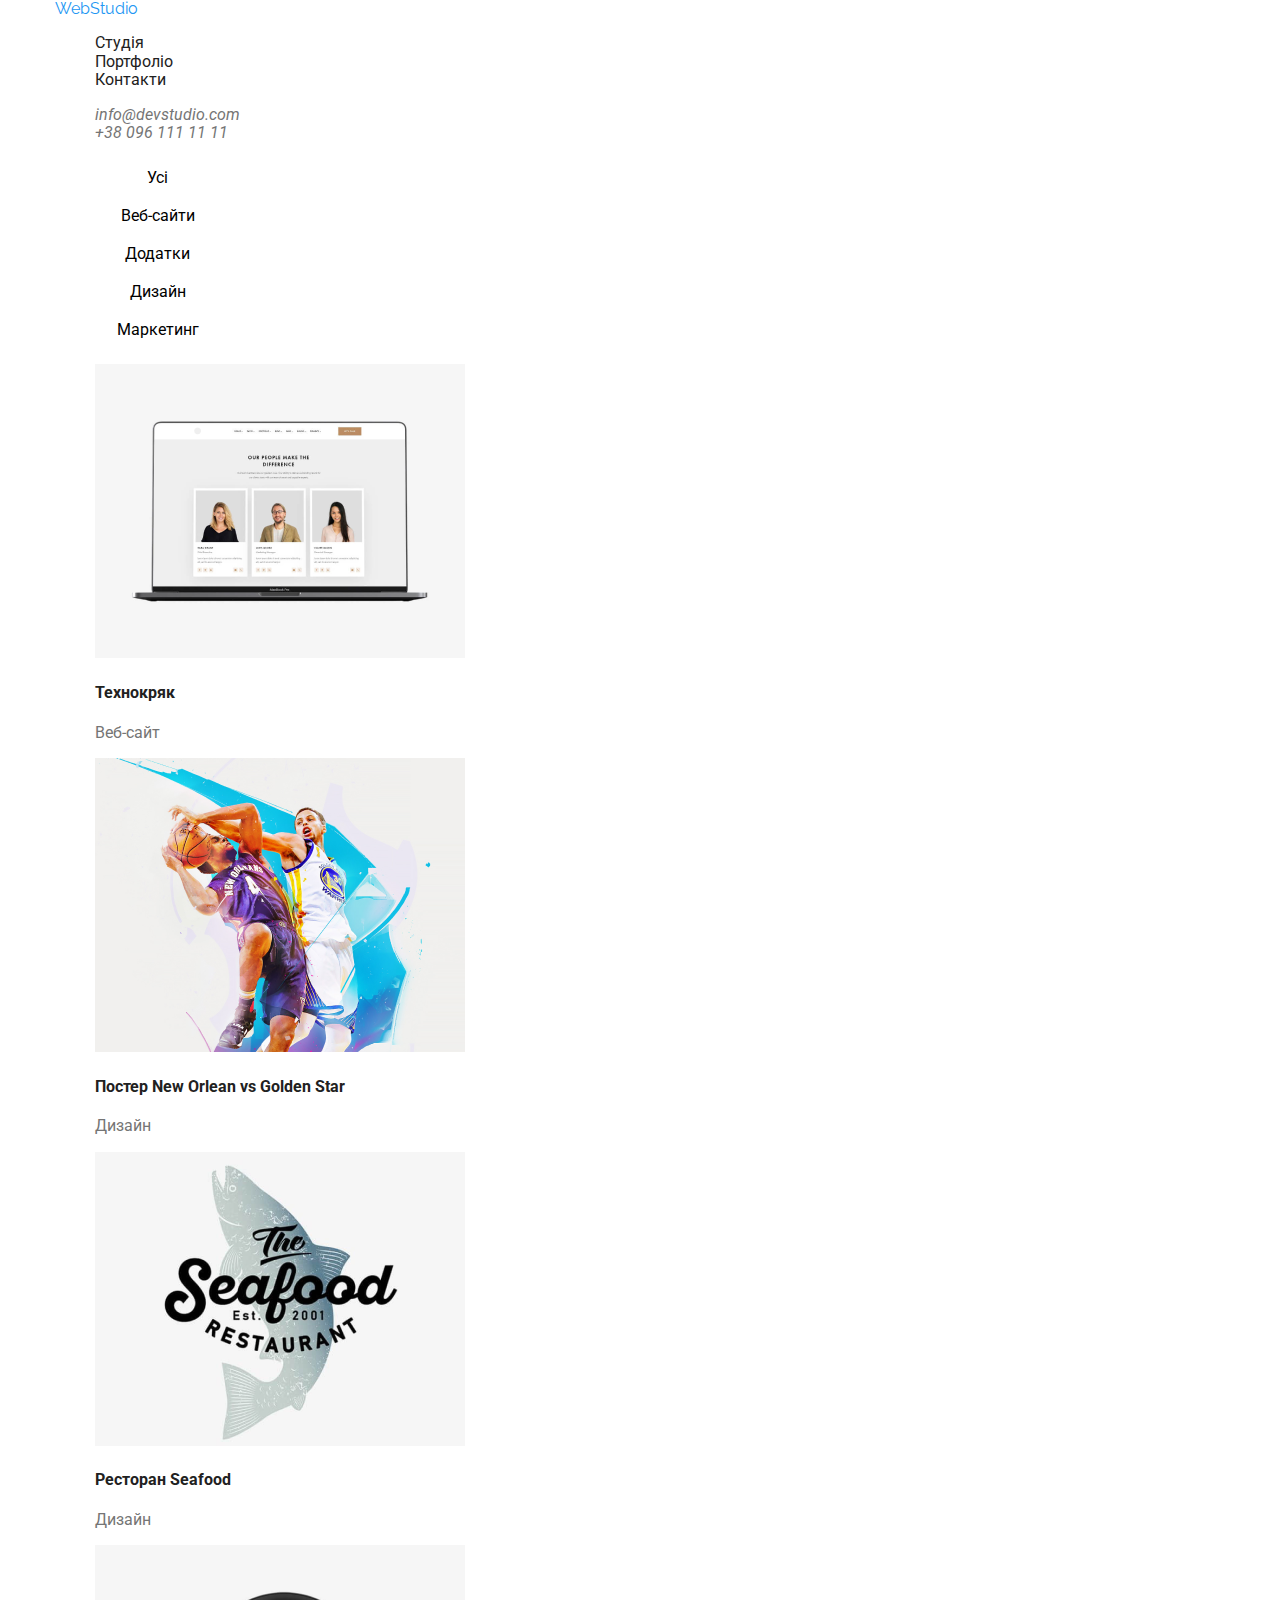
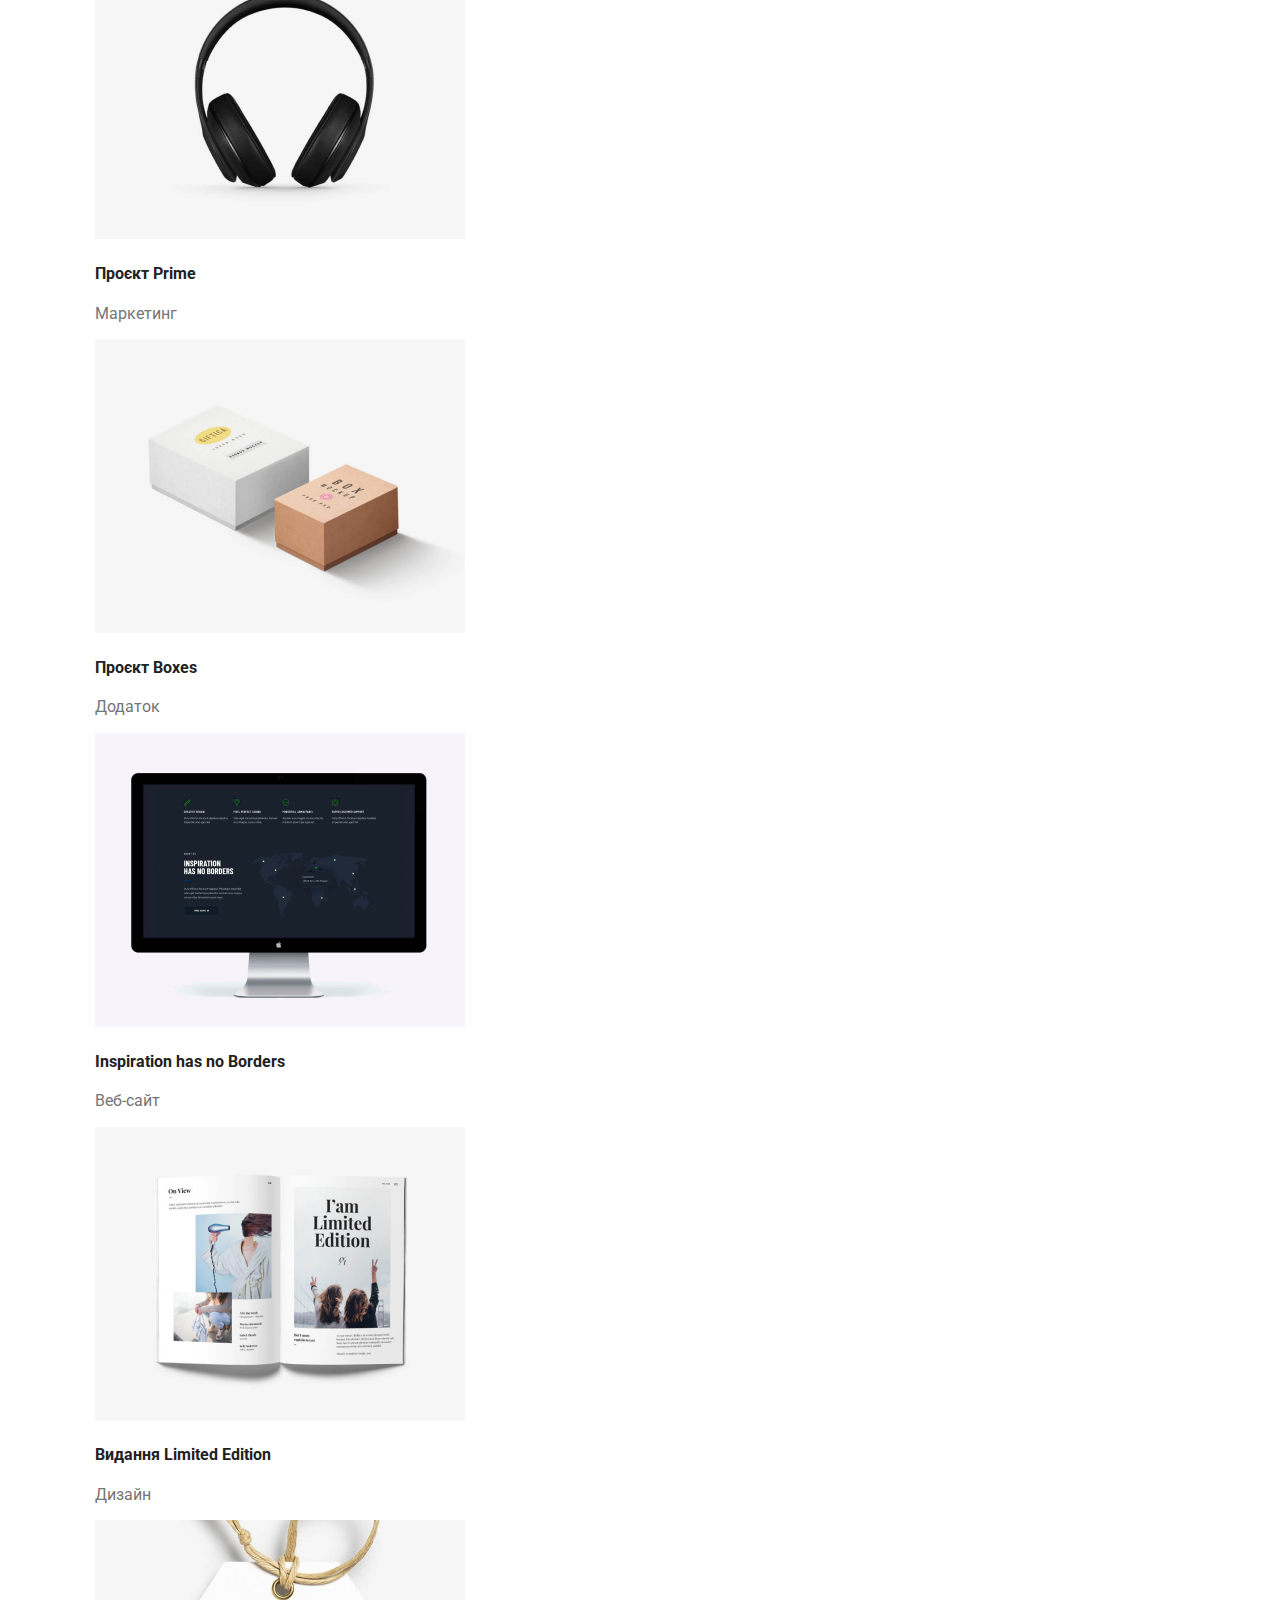
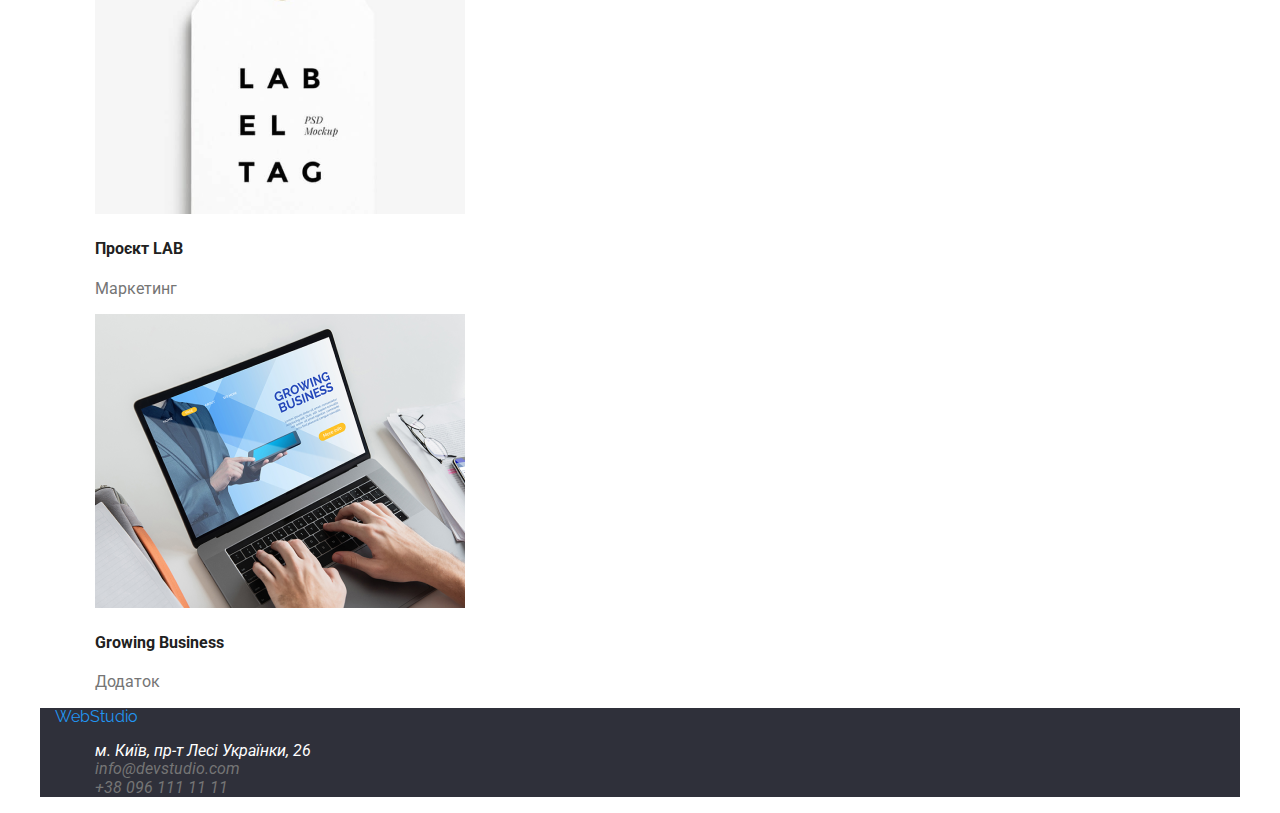
==== portfolio.html @ 00acf171 "add portfolio.html and css" ====
<!DOCTYPE html>
<html lang="en">
<head>
    <meta charset="UTF-8">
    <meta name="viewport" content="width=device-width, initial-scale=1.0">
    <title>portfolio</title>
    <link rel="stylesheet"href="https://cdnjs.cloudflare.com/ajax/libs/modern-normalize/1.0.0/modern-normalize.min.css"/>
    <link rel="preconnect" href="https://fonts.googleapis.com">
    <link rel="preconnect" href="https://fonts.gstatic.com" crossorigin>
    <link href="https://fonts.googleapis.com/css2?family=Raleway:ital,wght@0,100..900;1,100..900&family=Roboto:ital,wght@0,100;0,300;0,400;0,500;0,700;0,900;1,100;1,300;1,400;1,500;1,700;1,900&display=swap" rel="stylesheet">
    <link rel="stylesheet" href="./style.css">
</head>
<body>
    <header class="container">  
        <nav class="navigation">
            <a class="logo" href="/index.html">WebStudio</a>
            <ul class="nav-list">
                <li><a class="nav-item" href="/index.html">Студія</a></li>
                <li><a class="nav-item" href="./portfolio.html">Портфоліо</a></li>
                <li><a class="nav-item" href="/index.html">Контакти</a></li>
            </ul>
        </nav>
        <address>
            <ul class="address-list">
                <li class="address-item">
                    <a class="address-link" href="mailto:info@devstudio.com">info@devstudio.com</a>
                </li>
                <li class="address-item">
                    <a class="address-link" href="tel:+38 096 111 11 11">+38 096 111 11 11</a>
                </li>
            </ul>
        </address>
    </header>
    <main>
        <section class="container">
            <nav>
                <ul>
                    <li><button class="support-button" type="button">Усі</button></li>
                    <li><button class="support-button" type="button">Веб-сайти</button></li>
                    <li><button class="support-button" type="button">Додатки</button></li>
                    <li><button class="support-button" type="button">Дизайн</button></li>
                    <li><button class="support-button" type="button">Маркетинг</button></li>
                </ul>
            </nav>
        </section>
        <h1 class="hiden-title">Портфоліо</h1>
        <section class="container">
            <ul>
                <li><img src="./img/img(12).png" alt="technocrat" width="370">
                    <h4>Технокряк</h4>
                    <p class="text">Веб-сайт</p>
                </li>
                <li><img src="./img/img(13).png" alt="New Orleans vs Golden Star poster" width="370">
                    <h4>Постер New Orlean vs Golden Star</h4>
                    <p class="text">Дизайн</p>
                </li>
                <li><img src="./img/img(14).png" alt="Seafood restaurant" width="370">
                    <h4>Ресторан Seafood</h4>
                    <p class="text">Дизайн</p>
                </li>
                <li><img src="./img/img(15).png" alt="Project Prime" width="370">
                    <h4>Проєкт Prime</h4>
                    <p class="text">Маркетинг</p>
                </li>
                <li><img src="./img/img(16).png" alt="Boxes project" width="370">
                    <h4>Проєкт Boxes</h4>
                    <p class="text">Додаток</p>
                </li>
                <li><img class="photo" src="./img/img(17).png" alt="Inspiration has no Borders" width="370">
                    <h4>Inspiration has no Borders</h4>
                    <p class="text">Веб-сайт</p>
                </li>
                <li><img src="./img/img(18).png" alt="Edition Limited Edition" width="370">
                    <h4>Видання Limited Edition</h4>
                    <p class="text">Дизайн</p>
                </li>
                <li><img src="./img/img(19).png" alt="LAB project" width="370">
                    <h4>Проєкт LAB</h4>
                    <p class="text">Маркетинг</p>
                </li>
                <li><img src="./img/img(20).png" alt="Growing Business" width="370">
                    <h4>Growing Business</h4>
                    <p class="text">Додаток</p>
                </li>
            </ul>
        </section>
    </main>
    <footer class="footer container">   
         <a class="logo" href="./index.html">WebStudio</a>
        <address >
            <ul>
                <li class="footer-list">
                    м. Київ, пр-т Лесі Українки, 26
                </li>
                <li>
                    <a class="address-link" href="mailto:info@devstudio.com">info@devstudio.com</a>
                </li>
                <li>
                    <a class="address-link" href="tel:+38 096 111 11 11">+38 096 111 11 11</a>
                </li>
            </ul>
        </address>
    </footer>
</body>
</html>
---- style.css ----
:root{
    --white-color: #fff;
    --main-color: #2F303A;
    --black: #212121;
    --grey: #757575;
    --blue: #2196F3;
}


.container{
    width: 1200px;
    padding: 0 15px;
    margin: 0 auto;

    outline: gold;
}

body{
    font-family: "Roboto", sans-serif;
    color: var(--black);

}


ul{
    list-style: none;
}



a{
    text-decoration: none;
}



.nav-item{
    color: var(--black);
}
.nav-item:hover,
.nav-item:focus{
    color: var(--blue);
}

.hiden-title{
    display: none;
}

.address-link{
    color: var(--grey);
}
.address-link:hover,
.address-link:focus{
    color: var(--blue);
}

.logo{
    font-family: "Raleway", sans-serif;
    color: var(--blue);
}



.main-section{
    background-color: var(--main-color);

}
.title{
    text-align: center;
    color: var(--white-color);
}
.button{
    background-color: var(--blue);
    color: var(--white-color); 
    border-radius: 4px;
    margin-left: auto;
    margin-right: auto;
    display: block;
}



.footer{
    background-color: var(--main-color);
}

.support{
    text-align: center;
    
}


.support-button{
    background-color: transparent;
    font-size: 16px;
    line-height: 1.6;
    width: 125px;
    height: 38px;
    padding: 6 22px;
    border: none;
}
.support-button:hover,
.support-button:focus{
    background-color: #2196F3;
    color: var(--white-color);
    font-size: 16px;
    line-height: 1.6;
    width: 125px;
    height: 38px;
    padding: 6 25px;
    border: none;
}





.footer-list{
    color: var(--white-color);
}


.photo{
    width: 370px;
    height: 294px;
}
.photo-people{
    width: 270px;
    height: 260px;
}







.text{
    color: var(--grey);
}
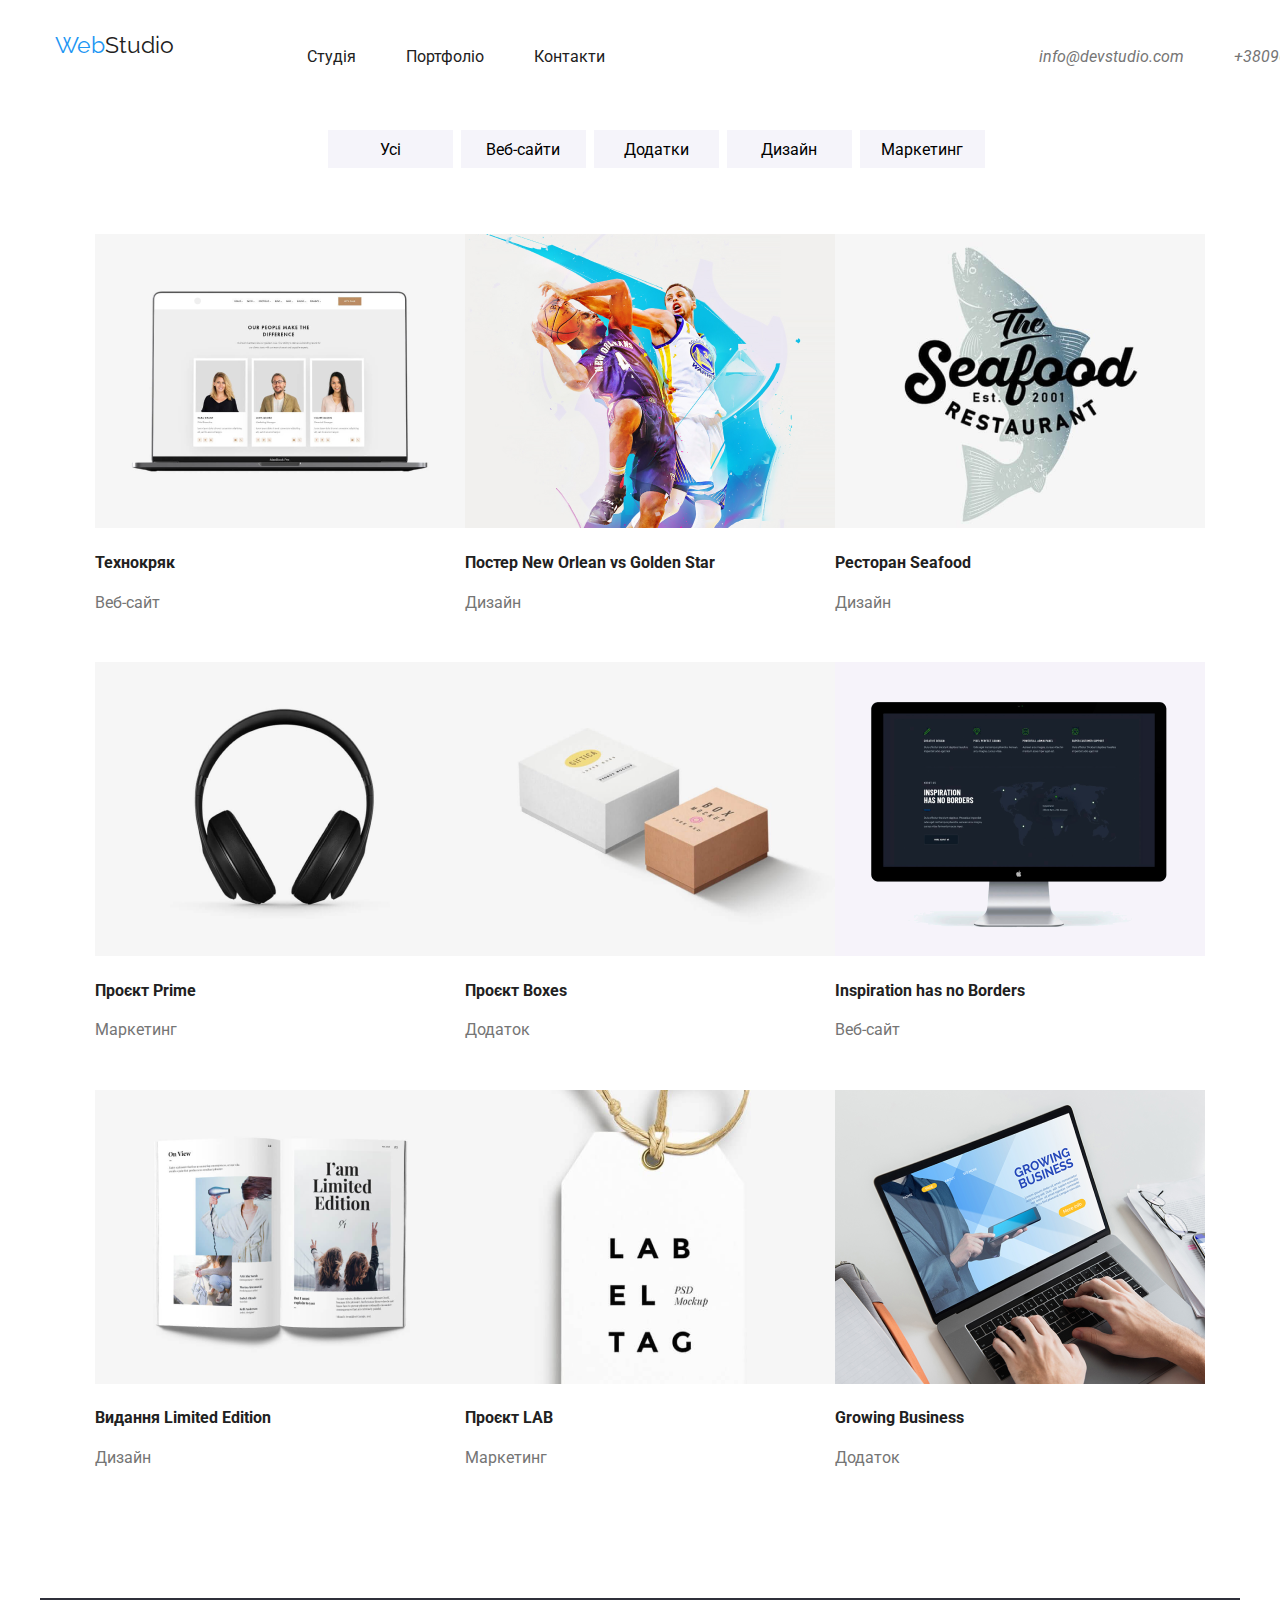
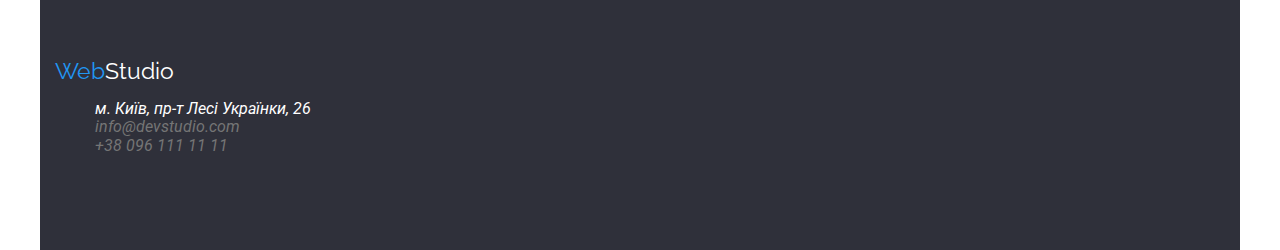
==== commit 29bb6b8f: "add portfolio.html and css" ====
--- a/portfolio.html
+++ b/portfolio.html
@@ -11,82 +11,80 @@
     <link rel="stylesheet" href="./style.css">
 </head>
 <body>
-    <header class="container">  
+    <header class="header container">  
         <nav class="navigation">
-            <a class="logo" href="/index.html">WebStudio</a>
+            <a class="logo-header" href="/index.html"><span class="logo-span">Web</span>Studio</a>
             <ul class="nav-list">
-                <li><a class="nav-item" href="/index.html">Студія</a></li>
-                <li><a class="nav-item" href="./portfolio.html">Портфоліо</a></li>
-                <li><a class="nav-item" href="/index.html">Контакти</a></li>
+                <li class="nav-item"><a class="href-item" href="/index.html">Студія</a></li>
+                <li class="nav-item"><a class="href-item" href="./portfolio.html">Портфоліо</a></li>
+                <li class="nav-item"><a class="href-item" href="/index.html">Контакти</a></li>
             </ul>
         </nav>
-        <address>
+        <address class="address">
             <ul class="address-list">
                 <li class="address-item">
                     <a class="address-link" href="mailto:info@devstudio.com">info@devstudio.com</a>
                 </li>
                 <li class="address-item">
-                    <a class="address-link" href="tel:+38 096 111 11 11">+38 096 111 11 11</a>
+                    <a class="address-link" href="tel:+38 096 111 11 11">+380961111111</a>
                 </li>
             </ul>
         </address>
     </header>
     <main>
         <section class="container">
-            <nav>
-                <ul>
-                    <li><button class="support-button" type="button">Усі</button></li>
-                    <li><button class="support-button" type="button">Веб-сайти</button></li>
-                    <li><button class="support-button" type="button">Додатки</button></li>
-                    <li><button class="support-button" type="button">Дизайн</button></li>
-                    <li><button class="support-button" type="button">Маркетинг</button></li>
+                <ul class="btn-list">
+                    <li class="btn-item"><button class="support-button" type="button">Усі</button></li>
+                    <li class="btn-item"><button class="support-button" type="button">Веб-сайти</button></li>
+                    <li class="btn-item"><button class="support-button" type="button">Додатки</button></li>
+                    <li class="btn-item"><button class="support-button" type="button">Дизайн</button></li>
+                    <li class="btn-item"><button class="support-button" type="button">Маркетинг</button></li>
                 </ul>
-            </nav>
         </section>
         <h1 class="hiden-title">Портфоліо</h1>
         <section class="container">
-            <ul>
-                <li><img src="./img/img(12).png" alt="technocrat" width="370">
+            <ul class="photo-item">
+                <li class="support-list"><img src="./img/img(12).png" alt="technocrat" width="370">
                     <h4>Технокряк</h4>
-                    <p class="text">Веб-сайт</p>
+                    <p class="img-name">Веб-сайт</p>
                 </li>
-                <li><img src="./img/img(13).png" alt="New Orleans vs Golden Star poster" width="370">
+                <li class="support-list"><img src="./img/img(13).png" alt="New Orleans vs Golden Star poster" width="370">
                     <h4>Постер New Orlean vs Golden Star</h4>
-                    <p class="text">Дизайн</p>
+                    <p class="img-name">Дизайн</p>
                 </li>
-                <li><img src="./img/img(14).png" alt="Seafood restaurant" width="370">
+                <li class="support-list"><img src="./img/img(14).png" alt="Seafood restaurant" width="370">
                     <h4>Ресторан Seafood</h4>
-                    <p class="text">Дизайн</p>
+                    <p class="img-name">Дизайн</p>
                 </li>
-                <li><img src="./img/img(15).png" alt="Project Prime" width="370">
+                <li class="support-list"><img src="./img/img(15).png" alt="Project Prime" width="370">
                     <h4>Проєкт Prime</h4>
-                    <p class="text">Маркетинг</p>
+                    <p class="img-name">Маркетинг</p>
                 </li>
-                <li><img src="./img/img(16).png" alt="Boxes project" width="370">
+                <li class="support-list"><img src="./img/img(16).png" alt="Boxes project" width="370">
                     <h4>Проєкт Boxes</h4>
-                    <p class="text">Додаток</p>
+                    <p class="img-name">Додаток</p>
                 </li>
-                <li><img class="photo" src="./img/img(17).png" alt="Inspiration has no Borders" width="370">
+                <li class="support-list"><img class="photo" src="./img/img(17).png" alt="Inspiration has no Borders" width="370">
                     <h4>Inspiration has no Borders</h4>
-                    <p class="text">Веб-сайт</p>
+                    <p class="img-name">Веб-сайт</p>
                 </li>
-                <li><img src="./img/img(18).png" alt="Edition Limited Edition" width="370">
+                <li class="support-list"><img src="./img/img(18).png" alt="Edition Limited Edition" width="370">
                     <h4>Видання Limited Edition</h4>
-                    <p class="text">Дизайн</p>
+                    <p class="name-bild">Дизайн</p>
                 </li>
-                <li><img src="./img/img(19).png" alt="LAB project" width="370">
+                <li class="support-list"><img src="./img/img(19).png" alt="LAB project" width="370">
                     <h4>Проєкт LAB</h4>
-                    <p class="text">Маркетинг</p>
+                    <p class="name-bild">Маркетинг</p>
                 </li>
-                <li><img src="./img/img(20).png" alt="Growing Business" width="370">
+                <li class="support-list"><img src="./img/img(20).png" alt="Growing Business" width="370">
                     <h4>Growing Business</h4>
-                    <p class="text">Додаток</p>
+                    <p class="name-bild">Додаток</p>
                 </li>
             </ul>
         </section>
     </main>
     <footer class="footer container">   
-         <a class="logo" href="./index.html">WebStudio</a>
+         <a class="logo-footer" href="./index.html"><span class="logo-span">Web</span>Studio</a>
         <address >
             <ul>
                 <li class="footer-list">
--- a/style.css
+++ b/style.css
@@ -11,8 +11,6 @@
     width: 1200px;
     padding: 0 15px;
     margin: 0 auto;
-
-    outline: gold;
 }
 
 body{
@@ -32,20 +30,62 @@
     text-decoration: none;
 }
 
-
-
-.nav-item{
-    color: var(--black);
-}
-.nav-item:hover,
-.nav-item:focus{
-    color: var(--blue);
-}
-
 .hiden-title{
     display: none;
 }
 
+
+.header{
+    display: flex;
+    justify-content: space-between;
+}
+
+
+
+.nav-list{
+    display: flex;
+
+}
+.nav-item{
+    margin-right: 50px;
+    padding-top: 32px;
+    padding-bottom: 32px;
+}
+
+.nav-item:last-child{
+    padding-right: 344px;
+}
+
+.href-item{
+    color: var(--black);
+}
+
+.href-item:hover,
+.href-item:focus{
+    color: var(--blue);
+}
+
+.address{
+    display: flex;
+    justify-content: end;
+}
+
+.address-list{
+    display: flex;
+    justify-content: end;
+}
+.address-item{
+    margin-right: 50px;
+    padding-top: 32px;
+    padding-bottom: 32px;
+}
+
+.address-item:last-child{
+    margin-right: 0;
+    padding-top: 32px;
+    padding-bottom: 32px;
+}
+
 .address-link{
     color: var(--grey);
 }
@@ -54,16 +94,49 @@
     color: var(--blue);
 }
 
-.logo{
+.navigation{
+    display: flex;
+
+}
+
+.logo-header{
     font-family: "Raleway", sans-serif;
-    color: var(--blue);
-}
-
-
+    color: var(--black);
+    padding-bottom: 32px;
+    padding-top: 32px;
+    margin-right: 93px;
+    font-size: 23px;
+}
+
+.logo-span{
+    color: var(--blue);
+}
+
+.logo-footer{
+    font-family: "Raleway", sans-serif;
+    color: var(--white-color);
+    padding-bottom: 32px;
+    padding-top: 32px;
+    margin-right: 93px;
+    font-size: 23px;
+}
+
+.photo-item{
+    display: flex;
+    flex-wrap: wrap;
+}
+.support-list{
+    width: 370px;
+}
 
 .main-section{
     background-color: var(--main-color);
-
+    width: 1200px;
+    height: 600px;
+    padding-top: 200px;
+    padding-left: 452px;
+    padding-right: 452px;
+    padding-bottom: 280px;
 }
 .title{
     text-align: center;
@@ -72,26 +145,57 @@
 .button{
     background-color: var(--blue);
     color: var(--white-color); 
-    border-radius: 4px;
+    width: 216px;
+    height: 50px;
+    padding-top: 10px;
+    padding-left: 32px;
+    padding-bottom: 10px;
+    padding-right: 32px;
     margin-left: auto;
     margin-right: auto;
     display: block;
 }
 
-
+.team-title{
+    text-align: center;
+    margin-top: 188px;
+    margin-left: 453px;
+    margin-right: 453px;
+}
+
+.team-list{
+    display: flex;
+    justify-content: space-between;
+}
 
 .footer{
     background-color: var(--main-color);
+    width: 1200px;
+    height: 252px;
+    padding-top: 60px;
+    padding-bottom: 20px;
 }
 
 .support{
     text-align: center;
-    
-}
+    margin-top: 94px;
+    margin-bottom: 50px;
+}
+
+.btn-list{
+    display: flex;
+    justify-content: center;
+}
+
+.btn-item{
+    margin-right: 8px;
+    margin-bottom: 50px;
+}
+
 
 
 .support-button{
-    background-color: transparent;
+    background-color: #F5F4FA;
     font-size: 16px;
     line-height: 1.6;
     width: 125px;
@@ -112,8 +216,18 @@
 }
 
 
-
-
+.text-list{
+    display: flex;
+}
+.support-title{
+    margin-right: 30px;
+    margin-bottom: 10px;
+    margin-top: 94px;
+}
+
+.support-title:last-child{
+    margin-right: 0;
+}
 
 .footer-list{
     color: var(--white-color);
@@ -123,13 +237,53 @@
 .photo{
     width: 370px;
     height: 294px;
-}
+    margin-right: 30px;
+}
+
+.photo:last-child{
+    margin-right: 0;
+}
+
 .photo-people{
     width: 270px;
     height: 260px;
-}
-
-
+    margin-right: 15px;
+    margin-bottom: 30px;
+}
+
+.footer-link{
+    color: var(--grey);
+
+}
+.address-link:hover,
+.address-link:focus{
+    color: var(--blue);
+
+}
+
+.job{
+    color: var(--grey);
+    margin-bottom: 202px;
+}
+
+.photo-people:last-child{
+    margin-right: 0;
+}
+
+.img-name{
+    color: var(--grey);
+    margin-bottom: 50px;
+}
+
+.name-bild{
+    color: var(--grey);
+    margin-bottom: 114px;
+}
+
+.photo-list{
+    display: flex;
+    justify-content: space-between;
+}
 
 
 
